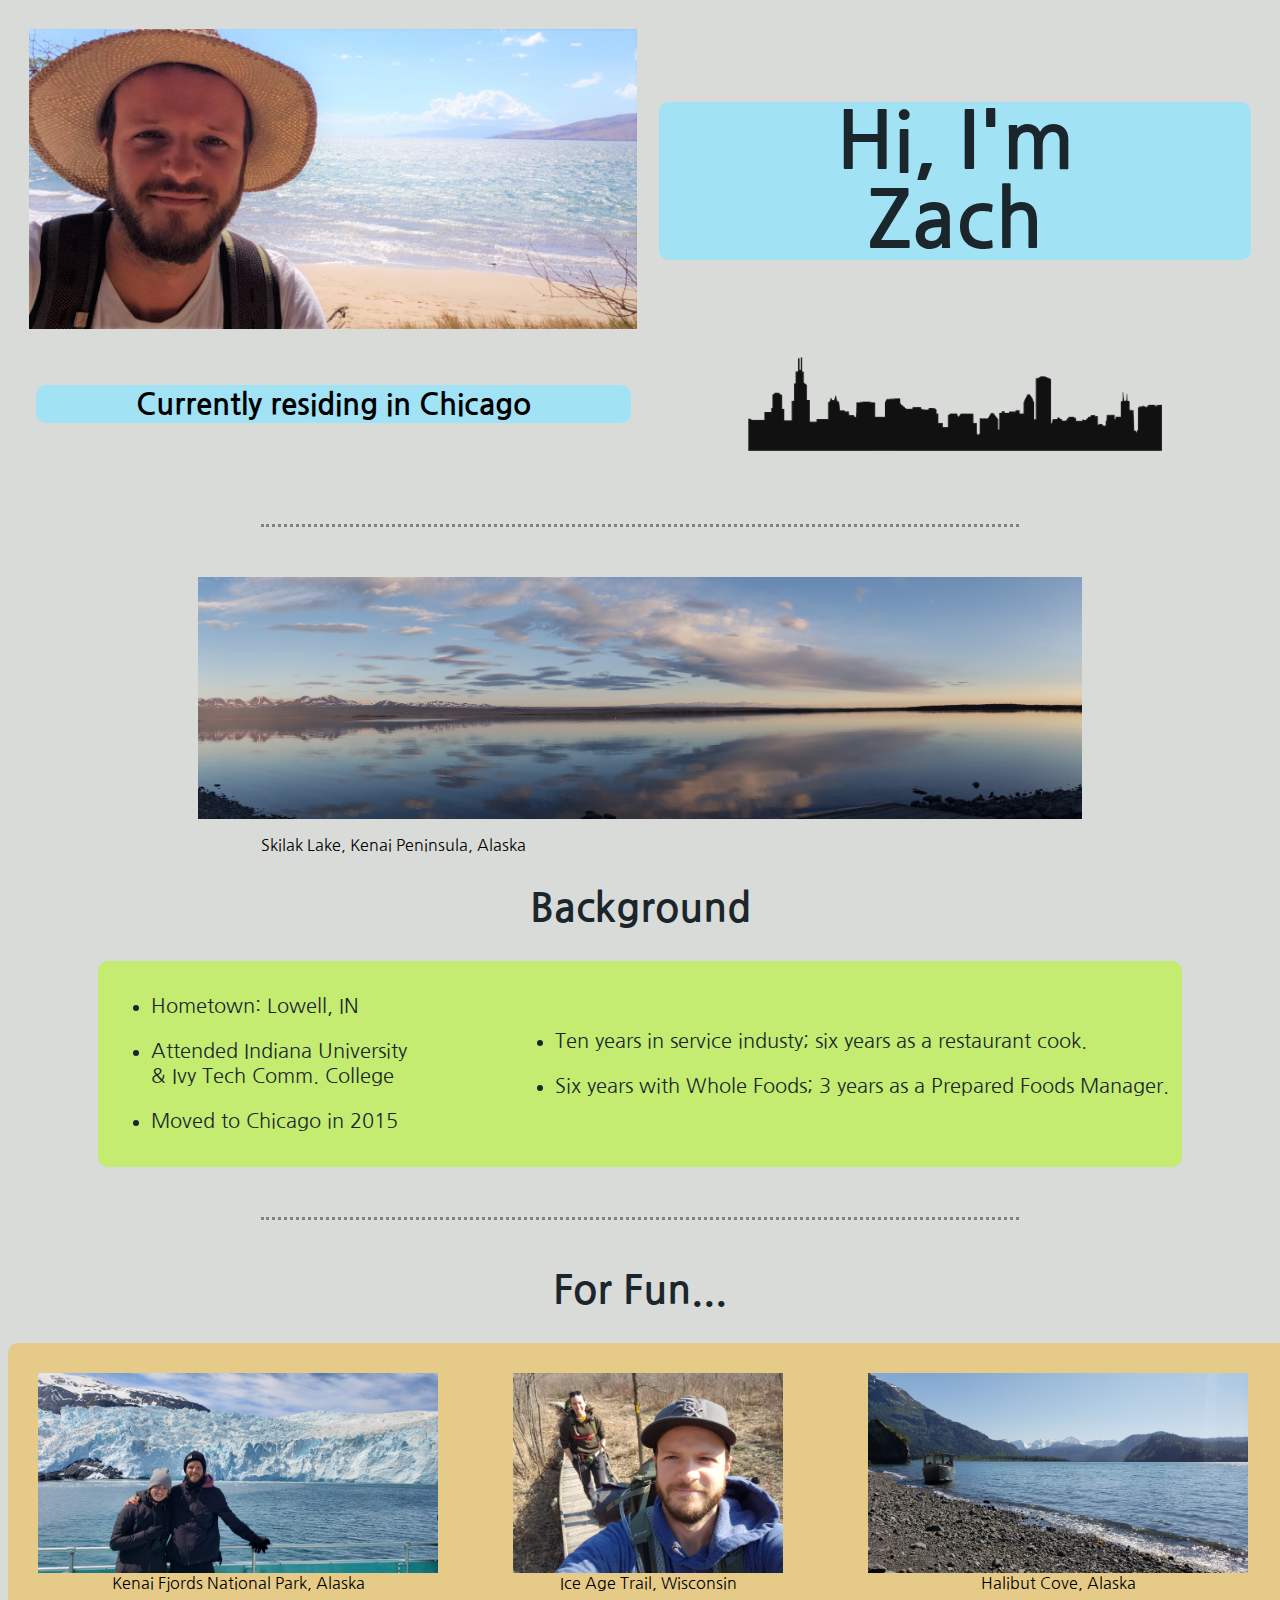
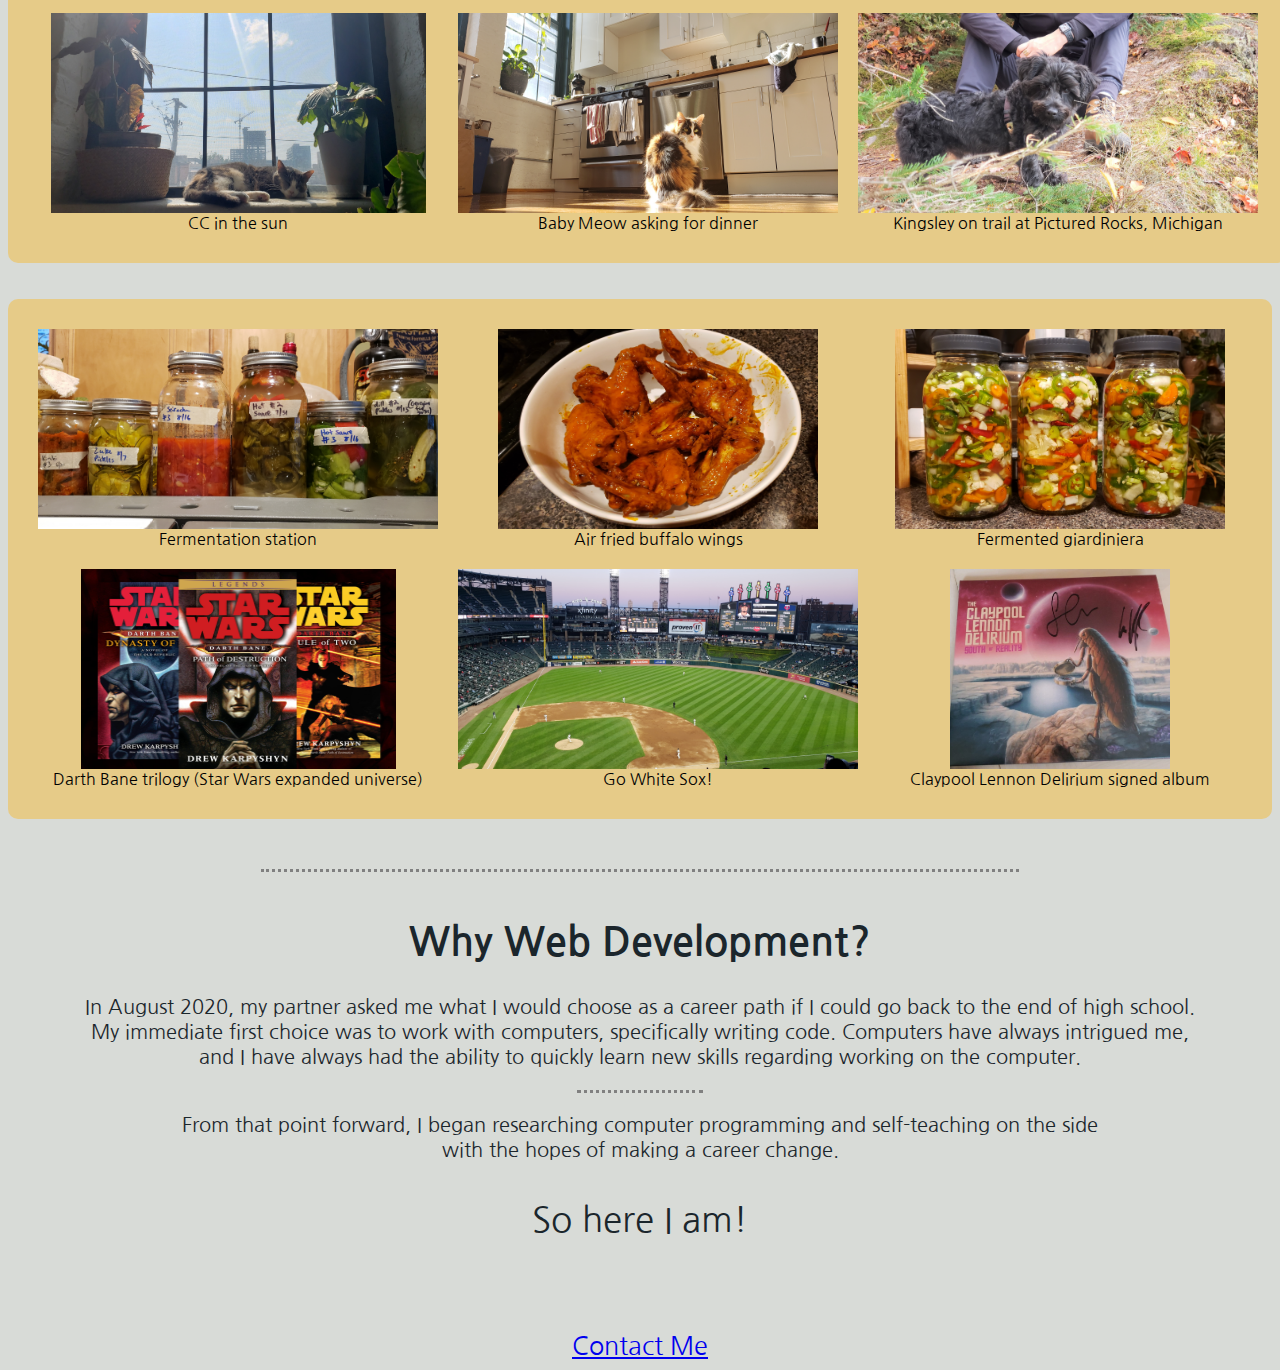
==== index.html @ 9054e6bd "first commit" ====
<!DOCTYPE html>
<html lang="en" dir="ltr">

<head>
  <meta charset="utf-8">
  <title>Zach's Portfolio Site</title>
  <link rel="stylesheet" href="css/styles.css">
  <link rel="preconnect" href="https://fonts.googleapis.com">
<link rel="preconnect" href="https://fonts.gstatic.com" crossorigin>
<link href="https://fonts.googleapis.com/css2?family=Nanum+Gothic&display=swap" rel="stylesheet">
</head>

<table cellspacing="20">
  <tr>
    <td><img src="images/mauiface.jpg" alt="Maui Face" height="300" width="608" /></td>
    <td width="100%">
      <div class="top_divs"><h1 style="margin-right: auto;">Hi, I'm Zach</h1></div>
    </td>
  </tr>
  <tr>
    <td>
      <div class="top_divs"><p style="font-size: 30px;"><strong>Currently residing in Chicago</strong></p></div>
    </td>
    <td><img src="images/chicago_skyline.png" alt="Chicago Skyline" class="image_center" width="70%"></td>
  </tr>
</table>

<hr>
<div><img src="images/skilak_pano.jpg" alt="Skilak Lake Horizon" width="70%" class="image_center">
  <p style="margin-left: 20%; font-family: 'Nanum Gothic', sans-serif;">Skilak Lake, Kenai Peninsula, Alaska</p></div>

<h2>Background</h2>
<div class="background_div">
  <table>
    <tr>
      <td>
        <ul>
          <li>Hometown:  Lowell, IN</li>
          <li>Attended Indiana University<br> & Ivy Tech Comm. College</li>
          <li>Moved to Chicago in 2015</li>
        </ul>
      </td>
      <td style="width:100px;">
      </td>
      <td>
        <ul>
          <li>Ten years in service industy; six years as a restaurant cook.</li>
          <li>Six years with Whole Foods; 3 years as a Prepared Foods Manager.</li>
        </ul>
      </td>
    </tr>
  </table>
</div>
<hr>

<h2>For Fun...</h2>
<!-- hiking/backpacking/camping/bouldering, food, star wars, cats & dog, baseball, music -->

<div class="grid_container">
  <div><a href="images/glacier_couple.jpg" target="new"><img src="images/glacier_couple.jpg" 
    alt="Kenai Nat Park Glacier" class="div_image_1"></a>Kenai Fjords National Park, Alaska</div>

  <div><a href="images/ice_age_trail.jpg" target="new"><img src="images/ice_age_trail.jpg" 
    alt="Ice Age Trail, Wisconsin" class="div_image_2"></a>Ice Age Trail, Wisconsin</div>
  
  <div><a href="images/halibut_cove.jpg" target="new"><img src="images/halibut_cove.jpg" 
    alt="Halibut Cove, Alaska" class="div_image_3"></a>Halibut Cove, Alaska</div>
  
  <div><a href="images/C_sun.jpg" target="new"><img src="images/C_sun.jpg" 
    alt="CC in the sun" class="div_image_4"></a>CC in the sun</div>
  
  <div><a href="images/meow_kitchen.jpg" target="new"><img src="images/meow_kitchen.jpg" 
    alt="Baby Meow" class="div_image_5"></a>Baby Meow asking for dinner</div>

  <div><a href="images/kings_chapel_hike.jpg" target="new"><img src="images/kings_chapel_hike.jpg"
    alt="Kingsley, Chapel Rock Hike, Pictured Rocks, Michigan" class="div_image_6"></a>Kingsley on trail at Pictured Rocks, Michigan</div>
</div>
<br><br>
<div class="grid_container">
  <div><a href="images/ferments.jpg" target="new"><img src="images/ferments.jpg" 
    alt="Ferments" class="div_image_7"></a>Fermentation station</div>

  <div><a href="images/wings.jpg" target="new"><img src="images/wings.jpg" 
    alt="Buffalo wings" class="div_image_8"></a>Air fried buffalo wings</div>
  
  <div><a href="images/giardiniera.jpg" target="new"><img src="images/giardiniera.jpg" 
    alt="Giardiniera" class="div_image_9"></a>Fermented giardiniera</div>
  
  <div><a href="images/darth_bane_series.jpg" target="new"><img src="images/darth_bane_series.jpg" 
    alt="Darth Bane Series" class="div_image_10"></a>Darth Bane trilogy (Star Wars expanded universe)</div>
  
  <div><a href="images/sox_park.jpg" target="new"><img src="images/sox_park.jpg" 
    alt="Sox Park" class="div_image_11"></a>Go White Sox!</div>

  <div><a href="images/vinyl.jpeg" target="new"><img src="images/vinyl.jpeg"
    alt="Vinyl Record" class="div_image_12"></a>Claypool Lennon Delirium signed album</div>
</div>

<hr>
<h2>Why Web Development?</h2>
<div>
  <p class="background_p" style="text-align: center;">
    In August 2020, my partner asked me what I would choose as a career path if I could go back to the end of high school.
    <br>
    My immediate first choice was to work with computers, specifically writing code.  Computers have always intrigued me,
    <br>
    and I have always had the ability to quickly learn new skills regarding working on the computer.
  </p>
<hr id="hr_why_web_dev">
  <p class="background_p" style="text-align: center;">
    From that point forward, I began researching computer programming and self-teaching on the side
    <br>
    with the hopes of making a career change.
  </p>
  <p  class="background_p" style="font-size: 35px; text-align: center;">
    So here I am!
  </p>
</div>

<br><br><br>
<div style="text-align: center; font-size: 25px; font-family: 'Nanum Gothic', sans-serif;">
  <a href="contact.html">Contact Me</a>
</div>


</body>

</html>
---- css/styles.css ----
table {
  margin-left: auto;
  margin-right: auto;
}

body {
  background-color: hsl(105, 5%, 85%);
}

.background_div {
  background-color:rgb(195, 236, 113);
  padding: 10px;
  border-radius: 10px;
  width: 100%;
  max-width: fit-content;
  margin-left: auto;
  margin-right: auto;
}

.top_divs {
  background-color: rgb(162, 226, 245); 
  width: 100%; 
  max-width: fit-content; 
  padding-left: 100px; 
  padding-right: 100px;
  margin-left: auto; 
  margin-right:auto; 
  border-radius: 10px;
  font-family: 'Nanum Gothic', sans-serif
}

hr {
  border-style: dotted none none;
  width: 60%;
  border-color: grey;
  border-width: 3px;
  border-spacing: 10px;
  margin-top: 50px;
  margin-bottom: 50px;
}

#hr_why_web_dev {
  border-style: dotted none none;
  width: 10%;
  border-color: grey;
  border-width: 3px;
  border-spacing: 10px;
  margin-top: 5px;
  margin-bottom: 5px;
}

h1 {
  font-family: 'Nanum Gothic', sans-serif;
  font-size: 500%;
  color: #1b262c;
  text-align: center;
  margin-right: 150px;
}

h2 {
  font-family: 'Nanum Gothic', sans-serif;
  font-size: 40px;
  color: #1b262c;
  text-align: center;
}

#glacier_pic {
  height: 400px;
  width: 800px;
}

#mani {
  display: block;
  margin-left: auto;
  margin-right: auto;
}

.image_center {
  display: block;
  margin-left: auto;
  margin-right: auto;
}

.background_p {
  font-family: 'Nanum Gothic', sans-serif;
  font-size: 20px;
  color: #1b262c
}

ul {
  font-family: 'Nanum Gothic', sans-serif;
  font-size: 20px;
  color: #1b262c;
}

li {
  margin: 20px 0;
}

form {
  font-family:'Nanum Gothic', sans-serif;
  text-align: center;
}

.grid_container {
  display: grid;
  grid-template-columns: 1fr 1fr 1fr;
  grid-template-rows: 1fr 1fr;
  width: 100%;
  max-width: fit-content;
  margin: auto;
  grid-gap: 20px;
  background-color: rgb(230, 203, 136);
  padding: 30px;
  border-radius: 10px;
  text-align: center;
  font-family: 'Nanum Gothic', sans-serif;
}

.div_image_1 {
  height: 200px;
  width: 400px;
  display: block;
  margin-left: auto;
  margin-right: auto;
}

.div_image_2 {
  height: 200px;
  width: 270px;
  display: block;
  margin-left: auto;
  margin-right: auto;
}

.div_image_3 {
  height: 200px;
  width: 380px;
  display: block;
  margin-left: auto;
  margin-right: auto;
}

.div_image_4 {
  height: 200px;
  width: 375px;
  display: block;
  margin-left: auto;
  margin-right: auto;
}

.div_image_5 {
  height: 200px;
  width: 380px;
  display: block;
  margin-left: auto;
  margin-right: auto;
}

.div_image_6 {
  height: 200px;
  width: 400px;
  display: block;
  margin-left: auto;
  margin-right: auto;
}

.div_image_7 {
  height: 200px;
  width: 400px;
  display: block;
  margin-left: auto;
  margin-right: auto;
}

.div_image_8 {
  height: 200px;
  width: 320px;
  display: block;
  margin-left: auto;
  margin-right: auto;
}

.div_image_9 {
  height: 200px;
  width: 330px;
  display: block;
  margin-left: auto;
  margin-right: auto;
}

.div_image_10 {
  height: 200px;
  width: 315px;
  display: block;
  margin-left: auto;
  margin-right: auto;
}

.div_image_11 {
  height: 200px;
  width: 400px;
  display: block;
  margin-left: auto;
  margin-right: auto;
}

.div_image_12 {
  height: 200px;
  width: 220px;
  display: block;
  margin-left: auto;
  margin-right: auto;
}
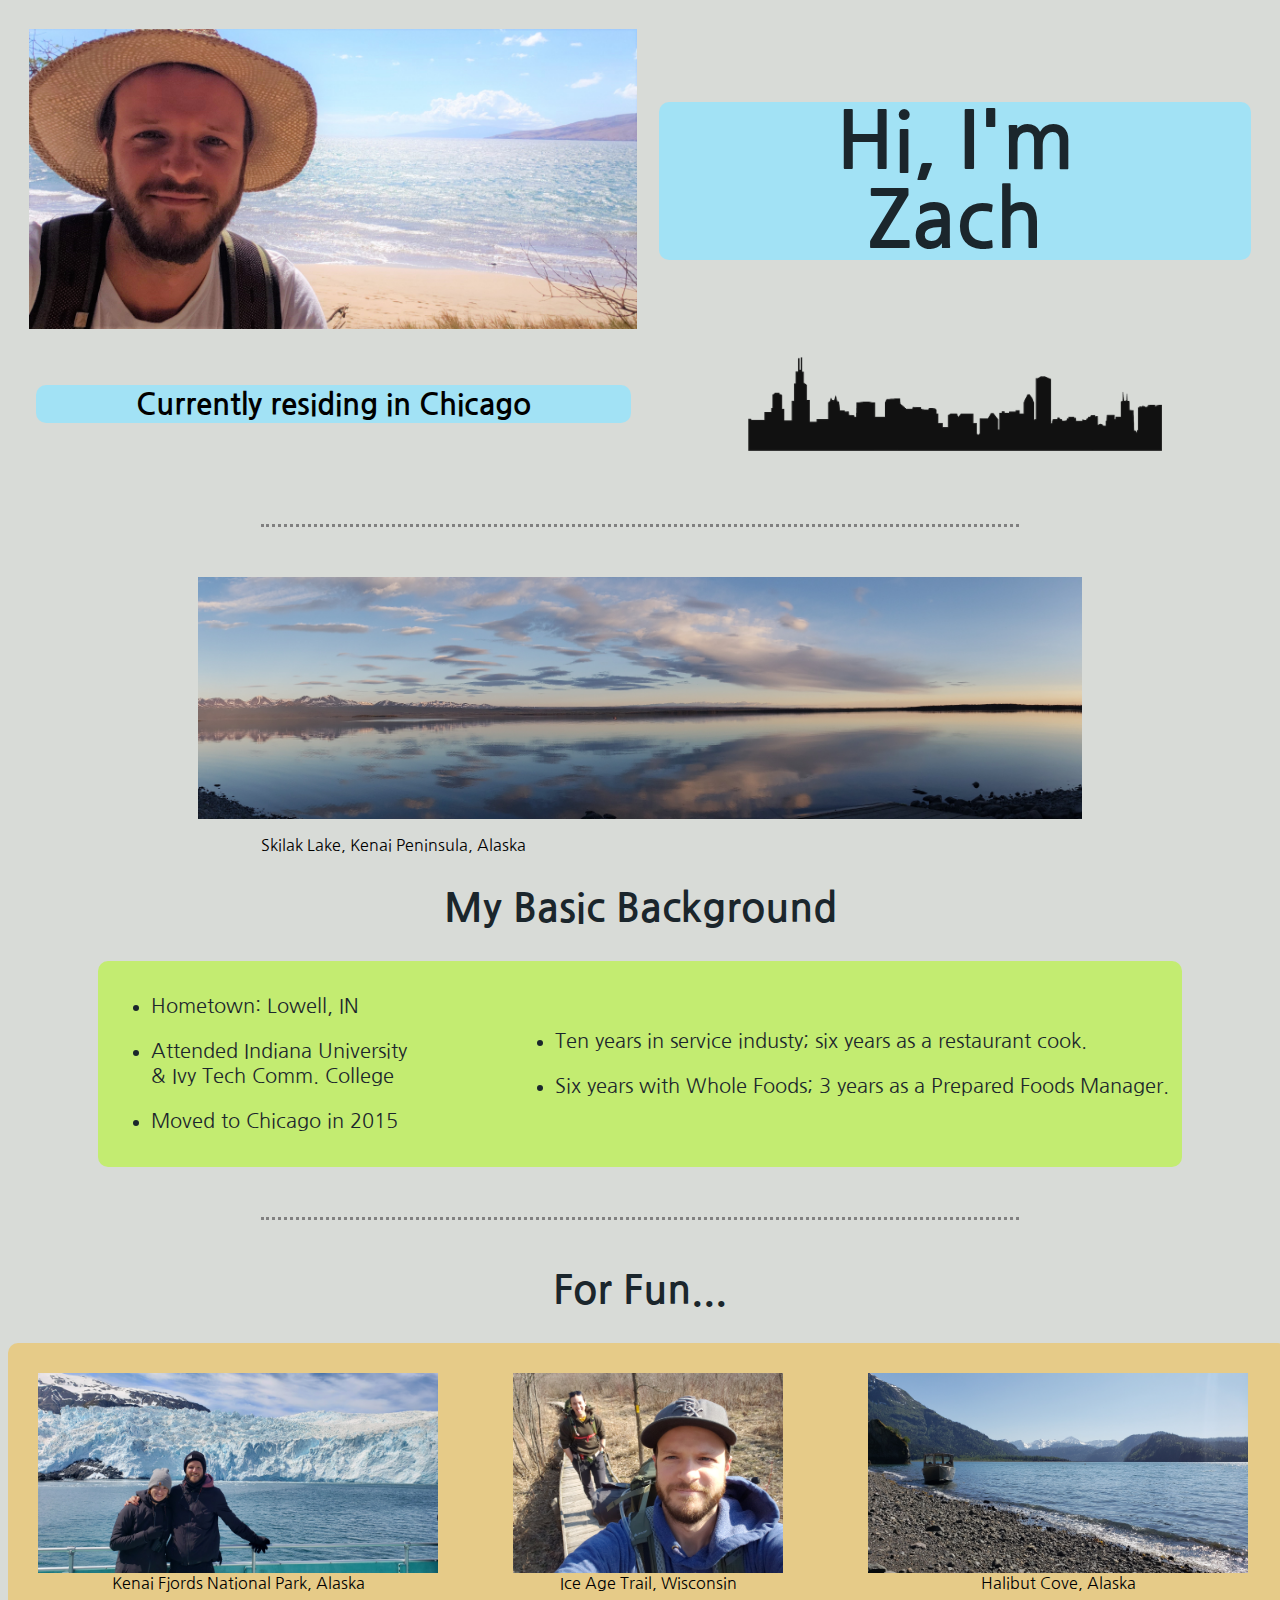
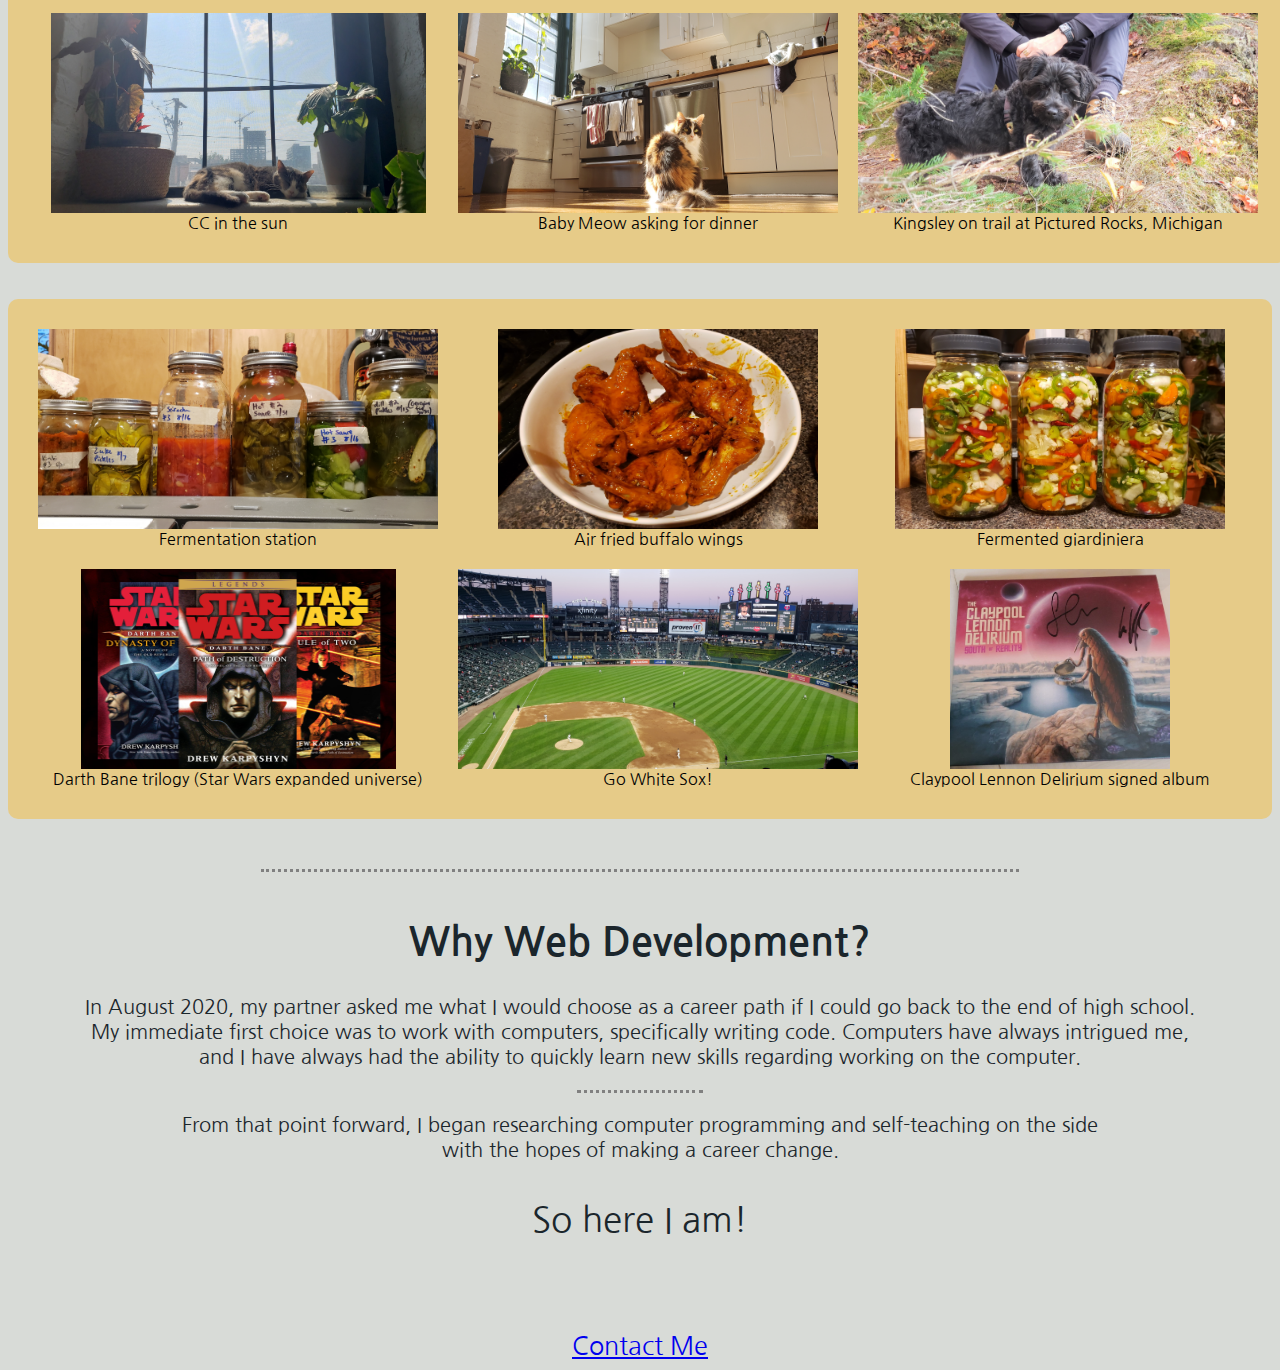
==== commit cc9a22b4: "second commit" ====
--- a/index.html
+++ b/index.html
@@ -29,7 +29,7 @@
 <div><img src="images/skilak_pano.jpg" alt="Skilak Lake Horizon" width="70%" class="image_center">
   <p style="margin-left: 20%; font-family: 'Nanum Gothic', sans-serif;">Skilak Lake, Kenai Peninsula, Alaska</p></div>
 
-<h2>Background</h2>
+<h2>My Basic Background</h2>
 <div class="background_div">
   <table>
     <tr>
